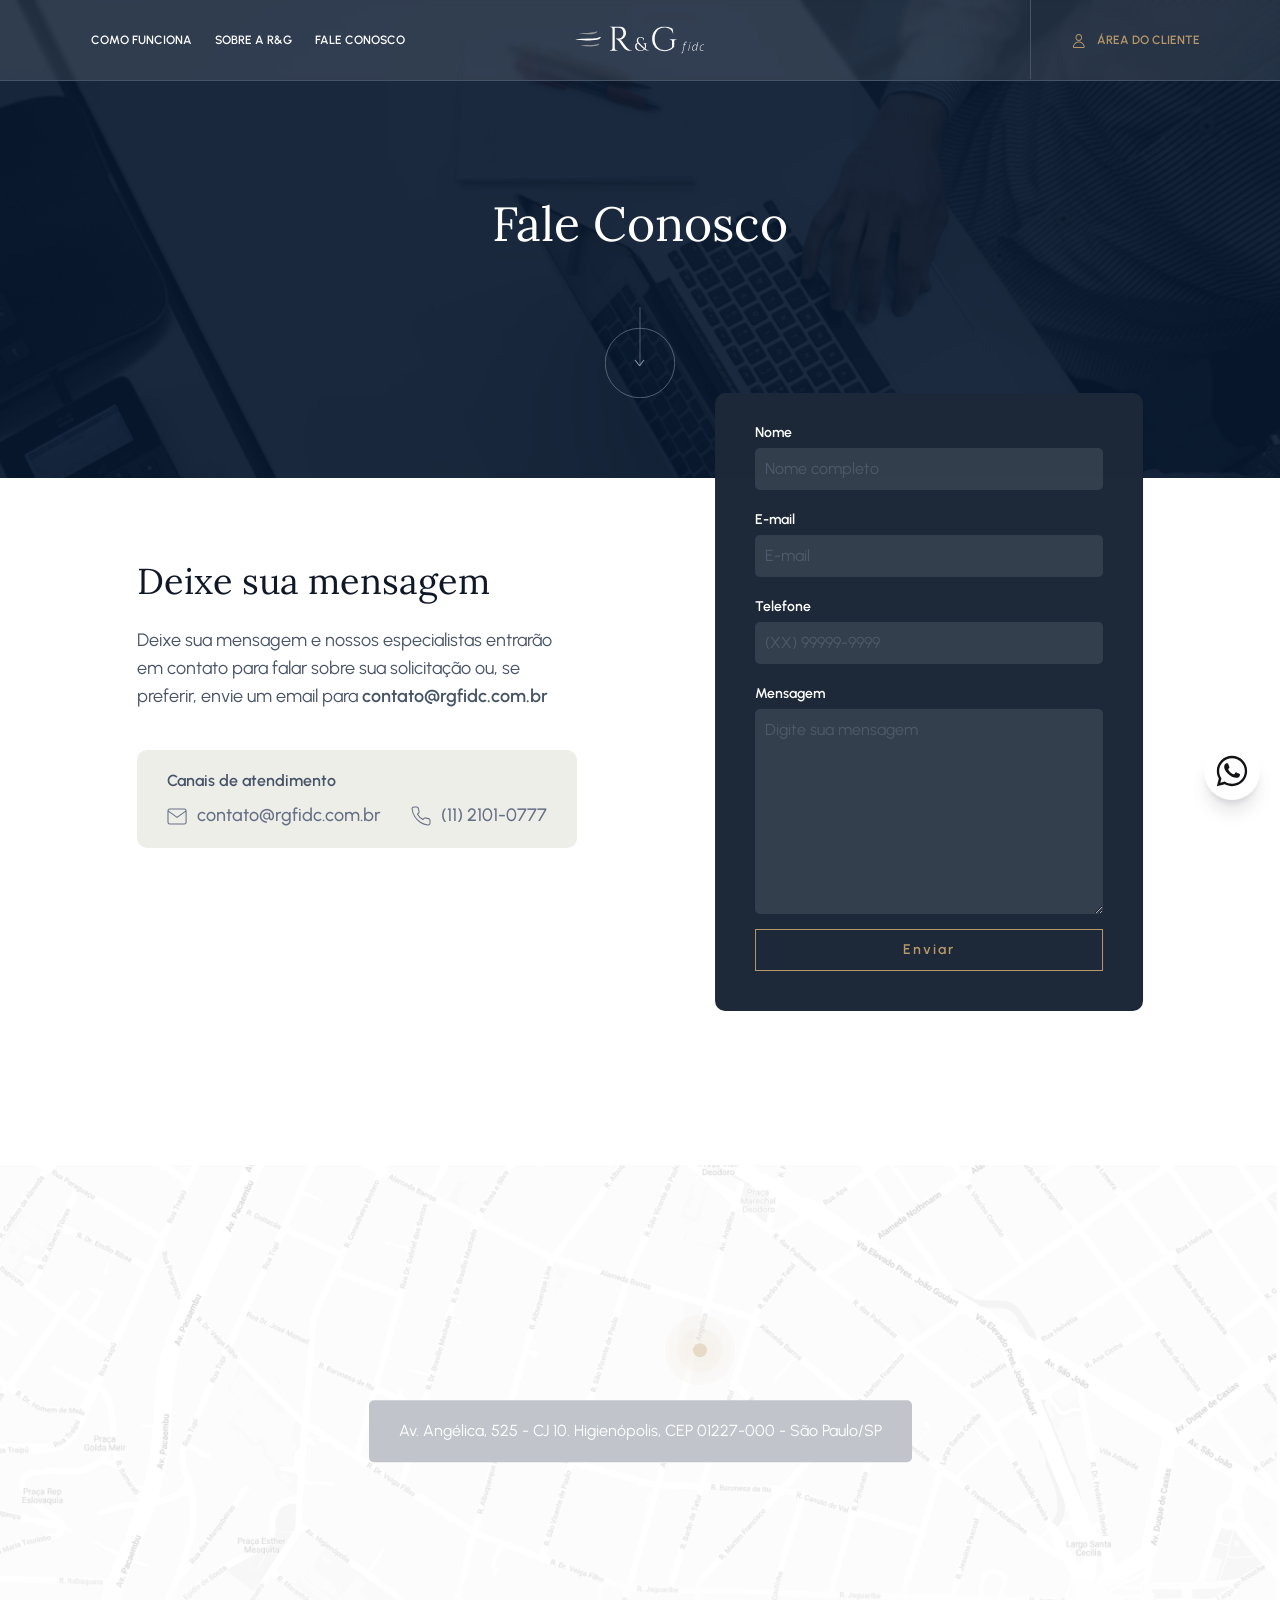
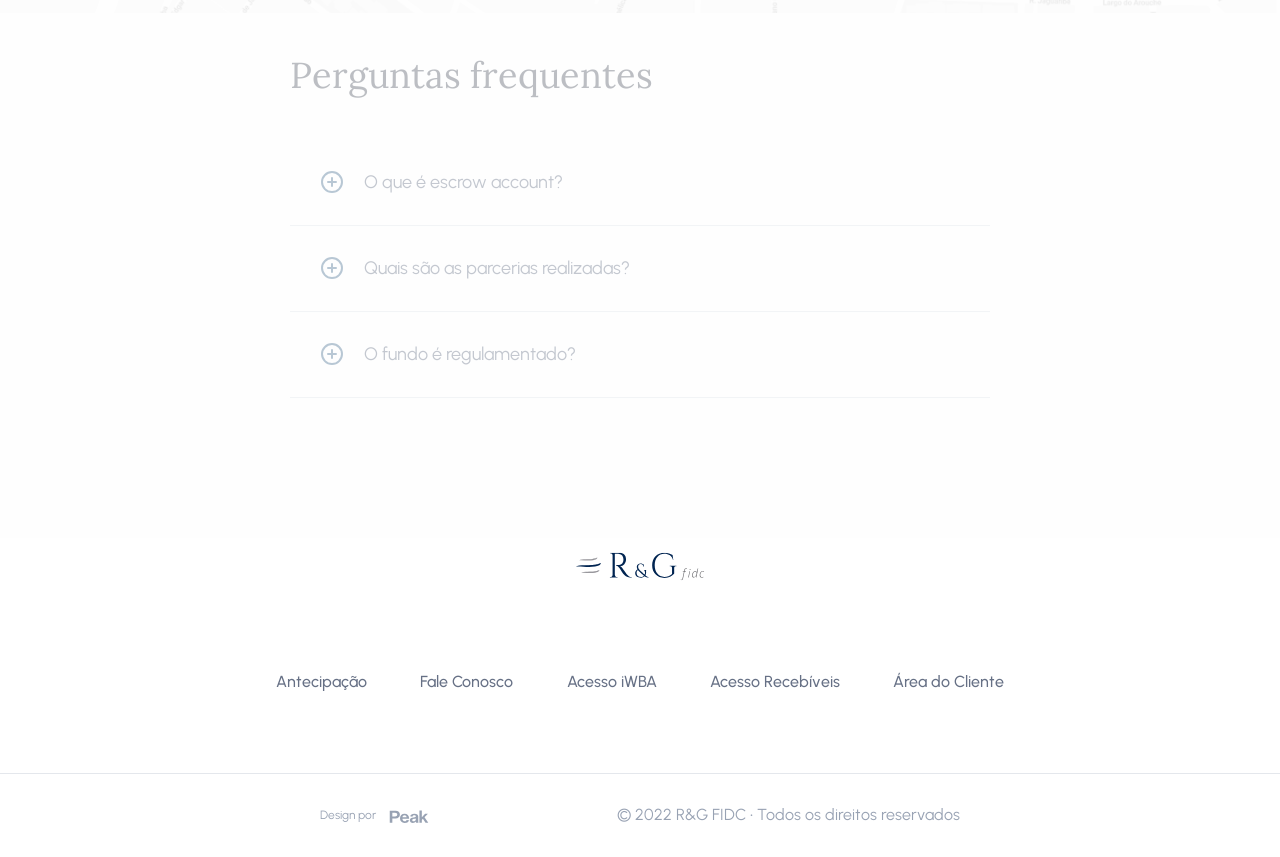
==== contato/index.html @ f3f1c8ed "Adicionando o Site" ====
<!doctype html>
<html lang="pt-br" data-scrolldir="up">
<head>
    <meta charset="UTF-8">
    <meta http-equiv="X-UA-Compatible" content="IE=edge">
    <meta name="viewport" content="width=device-width,initial-scale=1">
    <link rel="preconnect" href="https://fonts.googleapis.com/">
    <link rel="preconnect" href="https://fonts.gstatic.com/" crossorigin="">
    <link
        href="https://fonts.googleapis.com/css2?family=Lora:wght@400;500;600;700&amp;family=Urbanist:wght@400;500;600;700&amp;display=swap"
        rel="stylesheet">
    <link rel="icon" href="../index.html">
    <link rel="stylesheet" href="../styles/globals.css" media="all" />
    <link rel="stylesheet" href="../styles/contato.css" media="all" />
</head>

<body>
    <header>
        <div class="container">
            <div class="block-1-desktop"><a href="../como-funciona/index.html">COMO FUNCIONA </a><a
                    href="../sobre/index.html">SOBRE A R&G </a><a href="index.html">FALE CONOSCO</a></div>
            <div class="block-1-mobile">
                <nav id="main-menu">
                    <ul>
                        <li><a href="../como-funciona/index.html">Como Funciona</a></li>
                        <li><a href="../sobre/index.html">Sobre a RG</a></li>
                        <li><a href="index.html">Fale Conosco</a></li>
                    </ul>
                </nav><input class="burger-shower" id="hamburger-input" type="checkbox"> <label id="hamburger-menu"
                    for="hamburger-input">
                    <nav id="sidebar-menu">
                        <div><img class="vector" src="../assets/icons/vector.svg" alt=""><img class="logowhite"
                                src="../assets/images/logowhite.svg" alt=""></div>
                        <div>
                            <ul>
                                <li><a href="../como-funciona/index.html">Como Funciona</a></li>
                                <li><a href="../sobre/index.html">Sobre a RG</a></li>
                                <li><a href="index.html">Fale Conosco</a></li>
                            </ul>
                        </div>
                        <div class="client"><a href="https://iwbarecebiveis.wba.com.br/iwba/pages/index.jsf"><img
                                    class="user" src="../assets/icons/np_user_2.svg" alt=""><span>ÁREA DO
                                    CLIENTE</span></a></div>
                    </nav>
                </label>
            </div>
            <div class="block-2"><a href="../index.html"><img class="logowhite" src="../assets/images/logowhite.svg"
                        alt=""></a></div>
            <div class="block-3-desktop"><img class="line" src="../assets/icons/line79.svg" alt=""><a
                    href="https://iwbarecebiveis.wba.com.br/iwba/pages/index.jsf"><img class="user"
                        src="../assets/icons/np_user_1.svg" alt=""><span>ÁREA DO CLIENTE</span></a></div>
            <div class="block-3-mobile"><img src="../assets/icons/np_user_2.svg" alt=""></div>
        </div>
    </header>
    <div class="button-whatsapp"><a href="https://api.whatsapp.com/send/?phone=5511987360187&amp;text&amp;app_absent=0"
            target="_blank"><svg width="36" height="36" viewbox="0 0 36 36" fill="none"
                xmlns="http://www.w3.org/2000/svg">
                <path fill-rule="evenodd" clip-rule="evenodd"
                    d="M17.9997 33.1668C26.376 33.1668 33.1663 26.3765 33.1663 18.0002C33.1663 9.62384 26.376 2.8335 17.9997 2.8335C9.62336 2.8335 2.83301 9.62384 2.83301 18.0002C2.83301 20.7203 3.54909 23.2732 4.80302 25.4805L2.83301 33.1668L10.7574 31.3293C12.9095 32.5011 15.3768 33.1668 17.9997 33.1668ZM17.9997 30.8335C25.0873 30.8335 30.833 25.0878 30.833 18.0002C30.833 10.9125 25.0873 5.16683 17.9997 5.16683C10.912 5.16683 5.16634 10.9125 5.16634 18.0002C5.16634 20.7367 6.02288 23.2732 7.4825 25.3562L6.33301 29.6668L10.7196 28.5702C12.7881 29.9976 15.2963 30.8335 17.9997 30.8335Z"
                    fill="currentColor"></path>
                <path
                    d="M14.2074 10.9585C13.8468 10.2342 13.2936 10.2983 12.7348 10.2983C11.736 10.2983 10.1787 11.4946 10.1787 13.7211C10.1787 15.5458 10.9828 17.5431 13.6921 20.5311C16.3069 23.4147 19.7425 24.9063 22.5947 24.8556C25.447 24.8048 26.0338 22.3503 26.0338 21.5215C26.0338 21.1541 25.8058 20.9708 25.6487 20.921C24.6768 20.4545 22.8841 19.5854 22.4762 19.4221C22.0684 19.2588 21.8554 19.4796 21.723 19.5998C21.3531 19.9523 20.6199 20.9911 20.3688 21.2248C20.1178 21.4585 19.7435 21.3402 19.5877 21.2519C19.0146 21.0219 17.4605 20.3306 16.2218 19.1298C14.6898 17.6447 14.5999 17.1338 14.3113 16.679C14.0803 16.3151 14.2498 16.0919 14.3343 15.9943C14.6644 15.6134 15.1202 15.0254 15.3246 14.7332C15.529 14.441 15.3667 13.9974 15.2693 13.7211C14.8506 12.5327 14.4959 11.5379 14.2074 10.9585Z"
                    fill="currentColor"></path>
            </svg></a></div>
    <main class="contato-main" role="main">
        <section class="container-contato-1">
            <div class="partner">
                <h1>Fale Conosco</h1><img src="../assets/icons/group125.svg" alt="">
            </div>
        </section>
        <section class="container-contato-2">
            <div class="register">
                <div class="block-1">
                    <h1>Deixe sua mensagem</h1>
                    <p>Deixe sua mensagem e nossos especialistas entrarão em contato para falar sobre sua solicitação
                        ou, se preferir, envie um email para <a
                            href="mailto:contato@rgnet.com.br">contato@rgfidc.com.br</a></p>
                    <div class="sub-block">
                        <h2>Canais de atendimento</h2>
                        <div class="channel">
                            <div class="option"><img src="../assets/icons/icon_email.svg" alt=""><a
                                    href="mailto:r&amp;g.net@gmail.com.br">contato@rgfidc.com.br</a></div>
                            <div><img src="../assets/icons/icon_phone.svg" alt=""><a href="tel:+113049-5893">(11)
                                    2101-0777</a></div>
                        </div>
                    </div>
                </div>
                <div class="block-2">
                    <form action="https://r-g-php.dev/email.php" data-js="form"><span>Nome</span> <input name="nome"
                            placeholder="Nome completo" required><span>E-mail</span> <input type="email" name="email"
                            placeholder="E-mail" required><span>Telefone</span> <input type="tel" name="tel"
                            placeholder="(XX) 99999-9999" required data-mask="phone"><span>Mensagem </span><textarea
                            class="message" name="mensagem" placeholder="Digite sua mensagem" required></textarea>
                        <button class="button" type="submit" name="submit"><svg xmlns="http://www.w3.org/2000/svg"
                                viewbox="0 0 100 100">
                                <circle cx="50" cy="50" fill="none" stroke="currentColor" stroke-width="10" r="35"
                                    stroke-dasharray="164.93361431346415 56.97787143782138"
                                    style="transform:matrix(1,0,0,1,0,0);animation-play-state:paused"></circle>
                            </svg>Enviar</button></form>
                    <div class="box-error"></div>
                </div>
                <div class="block-2-sent"><img src="../assets/icons/check-message-gold.svg" alt="">
                    <h2>Mensagem enviada!</h2>
                    <p>Mensagem enviada com sucesso! Em breve um de nossos especialistas entrará em contato.</p>
                </div>
            </div>
        </section>
        <section class="container-contato-3"><img src="../assets/images/image_map.png" alt="">
            <div><img class="pin" src="../assets/icons/group206.svg" alt="">
                <p>Av. Angélica, 525 - CJ 10. Higienópolis, CEP 01227-000 - São Paulo/SP</p>
            </div>
        </section>
        <section class="container-faq">
            <div class="answer">
                <h1>Perguntas frequentes</h1>
                <div class="accordion">
                    <details>
                        <summary><svg width="24" height="24" viewbox="0 0 24 24" fill="none"
                                xmlns="http://www.w3.org/2000/svg">
                                <path
                                    d="M12 8V16M8 12H16M22 12C22 17.5228 17.5228 22 12 22C6.47715 22 2 17.5228 2 12C2 6.47715 6.47715 2 12 2C17.5228 2 22 6.47715 22 12Z"
                                    stroke="#003866" stroke-width="2" stroke-linecap="round" stroke-linejoin="round">
                                </path>
                            </svg><span>O que é escrow account?</span></summary>
                        <p>A escrow account é uma alternativa para sacados que não pagam para terceiros. Ou seja, que só
                            depositam em conta corrente do cedente.</p>
                    </details>
                    <details>
                        <summary><svg width="24" height="24" viewbox="0 0 24 24" fill="none"
                                xmlns="http://www.w3.org/2000/svg">
                                <path
                                    d="M12 8V16M8 12H16M22 12C22 17.5228 17.5228 22 12 22C6.47715 22 2 17.5228 2 12C2 6.47715 6.47715 2 12 2C17.5228 2 22 6.47715 22 12Z"
                                    stroke="#003866" stroke-width="2" stroke-linecap="round" stroke-linejoin="round">
                                </path>
                            </svg><span>Quais são as parcerias realizadas?</span></summary>
                        <p>Operamos escrow accunt, fomento de crédito, contratos, entre outros.</p>
                    </details>
                    <details>
                        <summary><svg width="24" height="24" viewbox="0 0 24 24" fill="none"
                                xmlns="http://www.w3.org/2000/svg">
                                <path
                                    d="M12 8V16M8 12H16M22 12C22 17.5228 17.5228 22 12 22C6.47715 22 2 17.5228 2 12C2 6.47715 6.47715 2 12 2C17.5228 2 22 6.47715 22 12Z"
                                    stroke="#003866" stroke-width="2" stroke-linecap="round" stroke-linejoin="round">
                                </path>
                            </svg><span>O fundo é regulamentado?</span></summary>
                        <p>Nosso fundo cumpre com todas as normas da CVM e dos reguladores do mercado financeiro em sua
                            operação.</p>
                    </details>
                </div>
            </div>
        </section>
    </main>
    <footer>
        <div class="container">
            <div class="block-1"><a href="../index.html"><img class="logomarine" src="../assets/images/logomarine.svg"
                        alt=""></a></div>
            <div class="block-2"><a class="five" href="../como-funciona/index.html">Antecipação </a><a class="one"
                    href="index.html">Fale Conosco </a><a class="four"
                    href="https://iwbarecebiveis.wba.com.br/iwba/pages/index.jsf">Acesso iWBA</a><a class="two"
                    href="https://iwbarecebiveis.wba.com.br/iwba/pages/index.jsf">Acesso Recebíveis </a><a class="six"
                    href="https://iwbarecebiveis.wba.com.br/iwba/pages/index.jsf">Área do Cliente</a></div>
            <div class="block-3">
                <div class="wrapper">
                    <div class="design"><span>Design por <a href="https://peakstudio.com.br/" target="_blank"><img
                                    class="logopeak" src="../assets/images/logopeak.svg" alt=""></a></span></div>
                    <div class="rights">
                        <p>© 2022 R&G FIDC • Todos os direitos reservados</p>
                    </div>
                </div>
            </div>
        </div>
    </footer>
    <script src="../cdnjs.cloudflare.com/ajax/libs/gsap/3.9.1/gsap.min.js"
        integrity="sha512-H6cPm97FAsgIKmlBA4s774vqoN24V5gSQL4yBTDOY2su2DeXZVhQPxFK4P6GPdnZqM9fg1G3cMv5wD7e6cFLZQ=="
        crossorigin="anonymous" referrerpolicy="no-referrer"></script>
    <script src="../cdnjs.cloudflare.com/ajax/libs/gsap/3.9.1/ScrollTrigger.min.js"
        integrity="sha512-5efjkDjhldlK+BrHauVYJpbjKrtNemLZksZWxd6Wdxvm06dceqWGLLNjZywOkvW7BF032ktHRMUOarbK9d60bg=="
        crossorigin="anonymous" referrerpolicy="no-referrer"></script>
    <script src="../js/globals.js"></script>
    <script src="../js/contato.js"></script>
</body>

</html>
---- styles/globals.css ----
@font-face{font-family:Urbanist;src:url(../assets/fonts/Urbanist-Regular.ttf) format("ttf");font-weight:400;font-style:normal;font-display:swap}@font-face{font-family:Urbanist;src:url(../assets/fonts/Urbanist-Medium.ttf) format("ttf");font-weight:medium;font-style:normal;font-display:swap}@font-face{font-family:Urbanist;src:url(../assets/fonts/Urbanist-SemiBold.ttf) format("ttf");font-weight:700;font-style:normal;font-display:swap}@font-face{font-family:Urbanist;src:url(../assets/fonts/Urbanist-Bold.ttf) format("ttf");font-weight:strong;font-style:normal;font-display:swap}@font-face{font-family:Lora;src:url(../assets/fonts/Lora-Regular.ttf) format("ttf");font-weight:400;font-style:normal;font-display:swap}@font-face{font-family:Lora;src:url(../assets/fonts/Lora-Medium.ttf) format("ttf");font-weight:medium;font-style:normal;font-display:swap}@font-face{font-family:Lora;src:url(../assets/fonts/Lora-SemiBold.ttf) format("ttf");font-weight:700;font-style:normal;font-display:swap}@font-face{font-family:Lora;src:url(../assets/fonts/Lora-Bold.ttf) format("ttf");font-weight:strong;font-style:normal;font-display:swap}@font-face{font-family:Bodoni;src:url(../assets/fonts/BauerBodoniStd-Bold.otf) format("otf");font-weight:700;font-style:normal;font-display:swap}.is--show{display:block!important}.is--hide{display:none!important}@media only screen and (min-width:768px){.is--mobile{display:none!important}}@media only screen and (min-width:1024px){.is--mobile-tablet{display:none!important}}@media only screen and (max-width:767px){.is--tablet{display:none!important}}@media only screen and (min-width:1024px){.is--tablet{display:none!important}}@media only screen and (max-width:767px){.is--tablet-desktop{display:none!important}}@media only screen and (max-width:1023px){.is--desktop{display:none!important}}.hidden-heading{font-size:0;display:inline-block;border:0!important;padding:0!important;margin:0!important;clip:rect(1px 1px 1px 1px);clip:rect(1px,1px,1px,1px)}.hidden-heading,.visually-hidden{width:1px;height:1px;overflow:hidden;position:absolute!important}.visually-hidden{clip:rect(0 0 0 0);margin:-1px;padding:0;border:0}.visually-shown{position:inherit!important;overflow:auto;clip:auto;width:auto;height:auto;margin:0}.label-hidden{position:absolute!important;overflow:hidden;clip:rect(0 0 0 0);height:1px;width:1px;margin:-1px;padding:0;border:0}.no-placeholder .label-hidden{position:inherit!important;overflow:auto;clip:auto;width:auto;height:auto;margin:0}button,input,label,select,textarea{display:inline-block;margin:0;border:0;padding:0;width:auto;vertical-align:middle;white-space:normal;line-height:inherit;background:none;color:inherit;font-size:inherit;font-family:inherit}input[type=button],input[type=checkbox],input[type=radio],input[type=reset],input[type=submit],select{-webkit-box-sizing:border-box;-moz-box-sizing:border-box;box-sizing:border-box}input:focus{outline:0}input[type=checkbox],input[type=radio]{width:13px;height:13px}input[type=search]{-webkit-appearance:textfield;-webkit-box-sizing:content-box}input[type=button],input[type=reset],input[type=submit]{overflow:visible}select[multiple]{vertical-align:top}button{background:none;border:0;outline:none}button::-moz-focus-inner{border:0;padding:0}button:active,button:focus,button:hover{outline:0}textarea{vertical-align:top}a,abbr,acronym,address,applet,article,aside,audio,b,big,blockquote,body,canvas,caption,center,cite,code,dd,del,details,dfn,div,dl,dt,em,embed,fieldset,figcaption,figure,footer,form,h1,h2,h3,h4,h5,h6,header,hgroup,html,i,iframe,img,ins,kbd,label,legend,li,main,mark,menu,nav,object,ol,output,p,pre,q,ruby,s,samp,section,small,span,strike,strong,sub,summary,sup,table,tbody,td,tfoot,th,thead,time,tr,tt,u,ul,var,video{margin:0;padding:0;border:0;font-size:100%;font:inherit;vertical-align:baseline}article,aside,details,figcaption,figure,footer,header,hgroup,main,menu,nav,section{display:block}blockquote,q{quotes:none}blockquote:after,blockquote:before,q:after,q:before{content:"";content:none}table{border-collapse:collapse;border-spacing:0}a,button,input[type=button],input[type=file],input[type=image],input[type=submit]{cursor:pointer}html{font-family:sans-serif;line-height:1.4;font-size:1em;-ms-text-size-adjust:100%;-webkit-text-size-adjust:100%}body{margin:0}*,:after,:before{box-sizing:inherit}article,aside,details,figcaption,figure,footer,header,hgroup,main,menu,nav,section,summary{display:block}audio,canvas,progress,video{display:inline-block}audio:not([controls]){display:none;height:0}progress{vertical-align:baseline}[hidden],template{display:none}a{background-color:transparent;-webkit-text-decoration-skip:objects}a:active,a:hover{outline-width:0}abbr[title]{border-bottom:none;text-decoration:underline;text-decoration:underline dotted}b,strong{font-weight:inherit;font-weight:bolder}dfn{font-style:italic}mark{background:#ff0;color:#000}small{font-size:80%}sub,sup{font-size:75%;line-height:0;position:relative;vertical-align:baseline}sub{bottom:-.25em}sup{top:-.5em}img{border-style:none}svg:not(:root){overflow:hidden}code,kbd,pre,samp{font-family:Open Sans,sans-serif;font-size:1em}figure{margin:1em 40px}hr{box-sizing:content-box;height:0;overflow:visible}button,input,select,textarea{font:inherit;margin:0}optgroup{font-weight:700}button,input{overflow:visible}button,select{text-transform:none}[type=reset],[type=submit],button,html [type=button]{-webkit-appearance:button}[type=button]::-moz-focus-inner,[type=reset]::-moz-focus-inner,[type=submit]::-moz-focus-inner,button::-moz-focus-inner{border-style:none;padding:0}[type=button]:-moz-focusring,[type=reset]:-moz-focusring,[type=submit]:-moz-focusring,button:-moz-focusring{outline:1px dotted ButtonText}legend{box-sizing:border-box;color:inherit;display:table;max-width:100%;padding:0;white-space:normal}textarea{overflow:auto}[type=checkbox],[type=radio]{box-sizing:border-box;padding:0}[type=number]::-webkit-inner-spin-button,[type=number]::-webkit-outer-spin-button{height:auto}[type=search]{-webkit-appearance:textfield;outline-offset:-2px}[type=search]::-webkit-search-cancel-button,[type=search]::-webkit-search-decoration{-webkit-appearance:none}::-webkit-input-placeholder{color:inherit;opacity:.54}::-webkit-file-upload-button{-webkit-appearance:button;font:inherit}html{height:100%}body,html{box-sizing:border-box}body{min-height:100%;overflow-x:hidden;overflow-y:scroll;text-rendering:optimizeLegibility;-webkit-font-smoothing:antialiased;-moz-osx-font-smoothing:grayscale;-ms-text-size-adjust:100%;-webkit-text-size-adjust:100%;color:#131316;background-color:#fff;font-family:Open Sans,sans-serif}body.no-scroll{overflow:hidden}h1,h2,h3,h4,h5,h6,p{margin:0;padding:0;border:0;outline:0}a{text-decoration:inherit;color:inherit}a:hover{cursor:pointer}ol,ul{padding-left:0;margin-top:0;margin-bottom:0;list-style:none}img{width:100%;height:auto;-ms-interpolation-mode:bicubic;display:inline-block;vertical-align:middle}strong{font-weight:700}em{font-style:italic}[data-scrolldir=up] header{position:fixed;z-index:999;background:hsla(0,0%,100%,.1);backdrop-filter:blur(2px);-webkit-backdrop-filter:blur(2px);transition:all .35s cubic-bezier(.61,-.24,.59,1.09)}.button-whatsapp{position:fixed;bottom:100px;right:20px;z-index:100;background:#fff;border-radius:100%;padding:10px 10px 5px;box-shadow:0 6px 6px -3px rgba(16,24,40,.1),0 15px 18px -3px rgba(16,24,40,.1)}.button-whatsapp:hover{transform:scale(1.1)}@media only screen and (max-width:767px){.button-whatsapp{bottom:20px}}header{width:100%;background:transparent;border-bottom:1px solid #475467;z-index:1;position:absolute}@media only screen and (max-width:767px){header{max-width:unset}}header .container{max-width:1440px;display:flex;flex-wrap:wrap;align-content:center;justify-content:space-between;align-items:center;margin:0 auto;padding:0 80px}@media only screen and (max-width:767px){header .container{height:125px;justify-content:space-around;padding:unset}}header .container .block-1-desktop{width:30%;display:flex;flex-wrap:wrap;align-content:center;justify-content:space-around}@media only screen and (max-width:767px){header .container .block-1-desktop{display:none}}header .container .block-1-desktop a{font-family:Urbanist;color:#fff;font-size:12px;font-weight:600;line-height:20px;padding:30px 0}header .container .block-1-desktop a:hover{color:#b89867;transition:all .35s cubic-bezier(.61,-.24,.59,1.09)}header .container .block-1-desktop img{width:10px;margin-left:5px}header .container .block-1-mobile{display:none}@media only screen and (max-width:767px){header .container .block-1-mobile{display:flex}}header .container .block-1-mobile #hamburger-input{display:none}header .container .block-1-mobile #hamburger-input:checked+#hamburger-menu #sidebar-menu{visibility:visible;left:0}header .container .block-1-mobile #hamburger-input:checked~.overlay{visibility:visible;opacity:.3}header .container .block-1-mobile #hamburger-menu{width:50px;height:50px;background:url(../assets/icons/frame.svg) no-repeat 50%}header .container .block-1-mobile #hamburger-menu .vector{width:18px}header .container .block-1-mobile #hamburger-menu .logowhite{width:130px;margin-left:75px}header .container .block-1-mobile #hamburger-menu ul{display:flex;flex-direction:column;justify-content:center;align-items:center;gap:70px}header .container .block-1-mobile #hamburger-menu li::-webkit-details-marker{display:none}header .container .block-1-mobile #hamburger-menu a{font-family:Lora;font-size:24px;color:#fff}header .container .block-1-mobile .client{width:100%;display:flex;justify-content:center;align-items:center;border-top:1px solid #344054}header .container .block-1-mobile .client a{margin-top:30px}header .container .block-1-mobile .client .user{width:30px;margin-right:10px}header .container .block-1-mobile .client span{font-family:Urbanist;color:#b89867;font-size:16px}header .container .block-1-mobile #sidebar-menu{display:flex;flex-direction:column;justify-content:space-between;visibilty:hidden;position:fixed;top:0;left:-500px;width:100%;height:800px;background-color:#001c33;transition:.3s;padding:50px 40px 100px}@media screen and (max-width:750px){header .container .block-1-mobile #main-menu{display:none}header .container .block-1-mobile #hamburger-menu{display:inline}}header .container .block-2{margin:unset}header .container .block-2 .logowhite{width:130px}header .container .block-3-desktop{width:30%;display:flex;justify-content:end;align-items:center}@media only screen and (max-width:767px){header .container .block-3-desktop{display:none}}header .container .block-3-desktop .line{width:1px;height:80px}header .container .block-3-desktop .user{width:16px;margin-right:10px;margin-left:40px}header .container .block-3-desktop a{font-family:Urbanist;color:#b89867;font-size:12px;font-weight:600;line-height:20px;text-align:left;padding:30px 0}header .container .block-3-mobile{display:none}@media only screen and (max-width:767px){header .container .block-3-mobile{display:flex}}footer{width:100%;margin-top:50px;position:absolute}@media only screen and (max-width:767px){footer{max-width:unset}}footer .container{width:100%;display:flex;flex-direction:column;justify-content:center;align-items:center}footer .logomarine{width:130px}footer .block-2{width:60%;max-width:855px;display:flex;flex-wrap:wrap;align-content:center;justify-content:space-between;margin:70px 0}@media only screen and (max-width:767px){footer .block-2{display:grid;grid-template-columns:auto auto;gap:30px;width:90%;margin-bottom:70px}}footer .block-2 a{font-family:Urbanist;color:#667085;font-size:16px;font-weight:500;padding:20px 20px 10px}@media only screen and (max-width:767px){footer .block-2 a{padding:10px}}footer .block-2 a:hover{border-bottom:1px solid #667085;transition:all .35s cubic-bezier(.61,-.24,.59,1.09)}@media only screen and (max-width:767px){footer .block-2 .one{order:1}}@media only screen and (max-width:767px){footer .block-2 .two{order:2}}@media only screen and (max-width:767px){footer .block-2 .three{order:3}}@media only screen and (max-width:767px){footer .block-2 .four{order:4}}@media only screen and (max-width:767px){footer .block-2 .five{order:5}}@media only screen and (max-width:767px){footer .block-2 .six{order:6}}footer .block-3{display:flex;width:100%;border-top:1px solid #e4e7ec}@media only screen and (max-width:767px){footer .block-3{display:grid;grid-template-columns:auto}}footer .block-3 .wrapper{width:50%;justify-content:space-between;align-items:center;display:flex;flex-wrap:wrap;align-content:center;margin:30px auto;gap:10px}@media only screen and (max-width:767px){footer .block-3 .wrapper{width:100%;flex-direction:column;align-items:center}}footer .block-3 .design{display:flex}@media only screen and (max-width:767px){footer .block-3 .design{order:2}}footer .block-3 span{font-family:Urbanist;font-size:12px;color:#98a2b3}footer .logopeak{width:40px;margin-left:10px}footer .rights{display:flex}@media only screen and (max-width:767px){footer .rights{order:1}}footer p{font-family:Urbanist;color:#98a2b3}@media only screen and (max-width:767px){footer p{font-size:12px}}
---- styles/contato.css ----
@font-face{font-family:Urbanist;src:url(../assets/fonts/Urbanist-Regular.ttf) format("ttf");font-weight:400;font-style:normal;font-display:swap}@font-face{font-family:Urbanist;src:url(../assets/fonts/Urbanist-Medium.ttf) format("ttf");font-weight:medium;font-style:normal;font-display:swap}@font-face{font-family:Urbanist;src:url(../assets/fonts/Urbanist-SemiBold.ttf) format("ttf");font-weight:700;font-style:normal;font-display:swap}@font-face{font-family:Urbanist;src:url(../assets/fonts/Urbanist-Bold.ttf) format("ttf");font-weight:strong;font-style:normal;font-display:swap}@font-face{font-family:Lora;src:url(../assets/fonts/Lora-Regular.ttf) format("ttf");font-weight:400;font-style:normal;font-display:swap}@font-face{font-family:Lora;src:url(../assets/fonts/Lora-Medium.ttf) format("ttf");font-weight:medium;font-style:normal;font-display:swap}@font-face{font-family:Lora;src:url(../assets/fonts/Lora-SemiBold.ttf) format("ttf");font-weight:700;font-style:normal;font-display:swap}@font-face{font-family:Lora;src:url(../assets/fonts/Lora-Bold.ttf) format("ttf");font-weight:strong;font-style:normal;font-display:swap}@font-face{font-family:Bodoni;src:url(../assets/fonts/BauerBodoniStd-Bold.otf) format("otf");font-weight:700;font-style:normal;font-display:swap}@media only screen and (max-width:767px){.contato-main{overflow-x:hidden}}.container-contato-1{width:100%;background:url(../assets/images/image3.png) no-repeat 50%;background-size:cover}@media only screen and (max-width:767px){.container-contato-1{max-width:unset;transform:unset}}.container-contato-1 .partner{display:flex;flex-wrap:wrap;align-items:center;flex-direction:column;padding-top:190px}@media only screen and (max-width:767px){.container-contato-1 .partner{padding-top:290px}}.container-contato-1 h1{font-family:Lora;font-size:48px;color:#fff;margin-bottom:50px}@media only screen and (max-width:767px){.container-contato-1 h1{font-size:36px;margin-bottom:150px}}.container-contato-1 img{max-width:70px;margin-bottom:80px}@keyframes rotate{0%{transform:rotate(0deg)}to{transform:rotate(1turn)}}.container-contato-2{width:100%;transform:translateY(-85px)}@media only screen and (max-width:767px){.container-contato-2{max-width:unset;transform:unset}}.container-contato-2 .register{max-width:1440px;margin:0 auto;display:flex;align-items:center;justify-content:space-evenly}@media only screen and (max-width:767px){.container-contato-2 .register{flex-direction:column}}.container-contato-2 .register.sent-sucess .block-2{display:none}.container-contato-2 .register.sent-sucess .block-2-sent{display:flex}.container-contato-2 .register.sent-fail .box-error{display:block}.container-contato-2 .box-error{display:none;margin-top:20px;padding:10px;background-color:#f44336}.container-contato-2 .box-error p{text-align:center;color:#fff!important;margin-bottom:0!important}.container-contato-2 .block-1 h1{font-family:Lora;font-size:36px;color:#101828;margin-bottom:20px}@media only screen and (max-width:767px){.container-contato-2 .block-1 h1{margin-top:70px;font-size:30px}}.container-contato-2 .block-1 p{font-family:Urbanist;font-size:18px;line-height:28px;color:#475467;width:440px;margin-bottom:40px}@media only screen and (max-width:767px){.container-contato-2 .block-1 p{width:350px}}.container-contato-2 .block-1 a{font-weight:600}.container-contato-2 .sub-block{background:#eeeee9;padding:20px 30px;border-radius:10px}@media only screen and (max-width:767px){.container-contato-2 .sub-block{width:350px;margin-bottom:90px}}.container-contato-2 .sub-block h2{font-family:Urbanist;font-size:16px;font-weight:600;color:#475467;margin-bottom:10px}@media only screen and (max-width:767px){.container-contato-2 .sub-block h2{margin-bottom:20px}}.container-contato-2 .sub-block .channel{display:flex;justify-content:space-between}@media only screen and (max-width:767px){.container-contato-2 .sub-block .channel{display:block}}@media only screen and (max-width:767px){.container-contato-2 .sub-block .option{margin-bottom:20px}}.container-contato-2 .sub-block img{width:20px;margin-right:10px}.container-contato-2 .sub-block a{font-family:Urbanist;font-size:18px;font-weight:500;color:#667085}.container-contato-2 .block-2{width:30%;min-width:428px;display:flex;flex-direction:column;background:#1d2939;padding:30px 40px;border-radius:10px}@media only screen and (max-width:767px){.container-contato-2 .block-2{width:100%;min-width:unset;border-radius:unset}}.container-contato-2 .block-2 form{display:flex;flex-direction:column}.container-contato-2 .block-2 span{font-family:Urbanist;font-size:14px;font-weight:600;color:#fff;margin-bottom:5px}.container-contato-2 .block-2 input,.container-contato-2 .block-2 textarea{font-family:Urbanist;background-color:hsla(0,0%,100%,.1);color:#667085;padding:10px;border-radius:5px;margin-bottom:20px}.container-contato-2 .block-2 .message{padding-bottom:150px;margin-bottom:5px}.container-contato-2 .block-2 .button{display:inline-flex;align-items:center;justify-content:center;height:42px;border:1px solid #b89867;color:#b89867;background-color:unset;font-family:Urbanist;font-size:14px;font-weight:600;letter-spacing:2px;margin-top:10px;margin-bottom:10px}.container-contato-2 .block-2 .button:hover{background-color:#b89867;color:#1d2939;transition:all .35s cubic-bezier(.61,-.24,.59,1.09)}.container-contato-2 .block-2 .button.loading{text-indent:-99999px}.container-contato-2 .block-2 .button.loading svg{display:block}.container-contato-2 .block-2 .button svg{display:none;width:25px;height:25px;animation:rotate 1s ease-in infinite}.container-contato-2 .block-2 .button:disabled{cursor:not-allowed}.container-contato-2 .block-2-sent{display:none;flex-direction:column;justify-content:center;align-items:center;width:428px;height:594px;background:#1d2939;padding:30px 40px;border-radius:10px}@media only screen and (max-width:767px){.container-contato-2 .block-2-sent{border-radius:unset;width:100%;height:100%}}.container-contato-2 .block-2-sent img{width:56px;height:56px}.container-contato-2 .block-2-sent h2{font-family:Lora;font-size:30px;color:#b89867;margin-bottom:10px;text-align:center;margin-top:25px}.container-contato-2 .block-2-sent p{font-family:Urbanist;font-size:16px;line-height:24px;color:#fff;text-align:center}.container-contato-3{max-width:1440px;margin:0 auto;display:flex;position:relative;justify-content:center;align-items:center}@media only screen and (max-width:767px){.container-contato-3 img{width:unset}}.container-contato-3 div{display:flex;flex-direction:column;position:absolute;justify-content:center;align-items:center}.container-contato-3 .pin{width:70px;margin-left:120px}@media only screen and (max-width:767px){.container-contato-3 .pin{margin-left:100px}}.container-contato-3 p{font-family:Urbanist;font-size:16px;color:#fff;background:#344054;border-radius:5px;padding:20px 30px;margin-top:15px}@media only screen and (max-width:767px){.container-contato-3 p{display:none}}.container-faq{width:100%;background:#f9fafb;padding-top:70px;padding-bottom:140px}@media only screen and (max-width:767px){.container-faq{padding-top:50px;padding-bottom:70px}}.container-faq .answer{max-width:1440px;margin:0 auto;width:700px}@media only screen and (max-width:767px){.container-faq .answer{width:95%}}.container-faq h1{font-family:Lora;font-size:36px;color:#101828;margin-bottom:40px}@media only screen and (max-width:767px){.container-faq h1{font-size:30px;margin-bottom:30px}}.container-faq .accordion details[open]{background:#fff;border-radius:10px;transition:all .35s cubic-bezier(.61,-.24,.59,1.09)}.container-faq .accordion details[open] summary{border-bottom:unset}.container-faq .accordion details[open] summary svg{transform:rotate(-45deg);transition:all .35s cubic-bezier(.61,-.24,.59,1.09)}.container-faq .accordion details[open] p{margin-left:75px;padding-bottom:30px}@media only screen and (max-width:767px){.container-faq .accordion details[open] p{width:240px}}.container-faq .accordion summary{display:flex;border-bottom:1px solid #d0d5dd;padding:30px;cursor:pointer}.container-faq .accordion summary::-webkit-details-marker{display:none}@media only screen and (max-width:767px){.container-faq .accordion summary{border-bottom:unset}}.container-faq .accordion svg{margin-right:20px;transition:all .35s cubic-bezier(.61,-.24,.59,1.09)}.container-faq .accordion span{font-family:Urbanist;font-size:18px;color:#293854}.container-faq .accordion p{font-family:Urbanist;font-size:16px;color:#667085;width:460px}
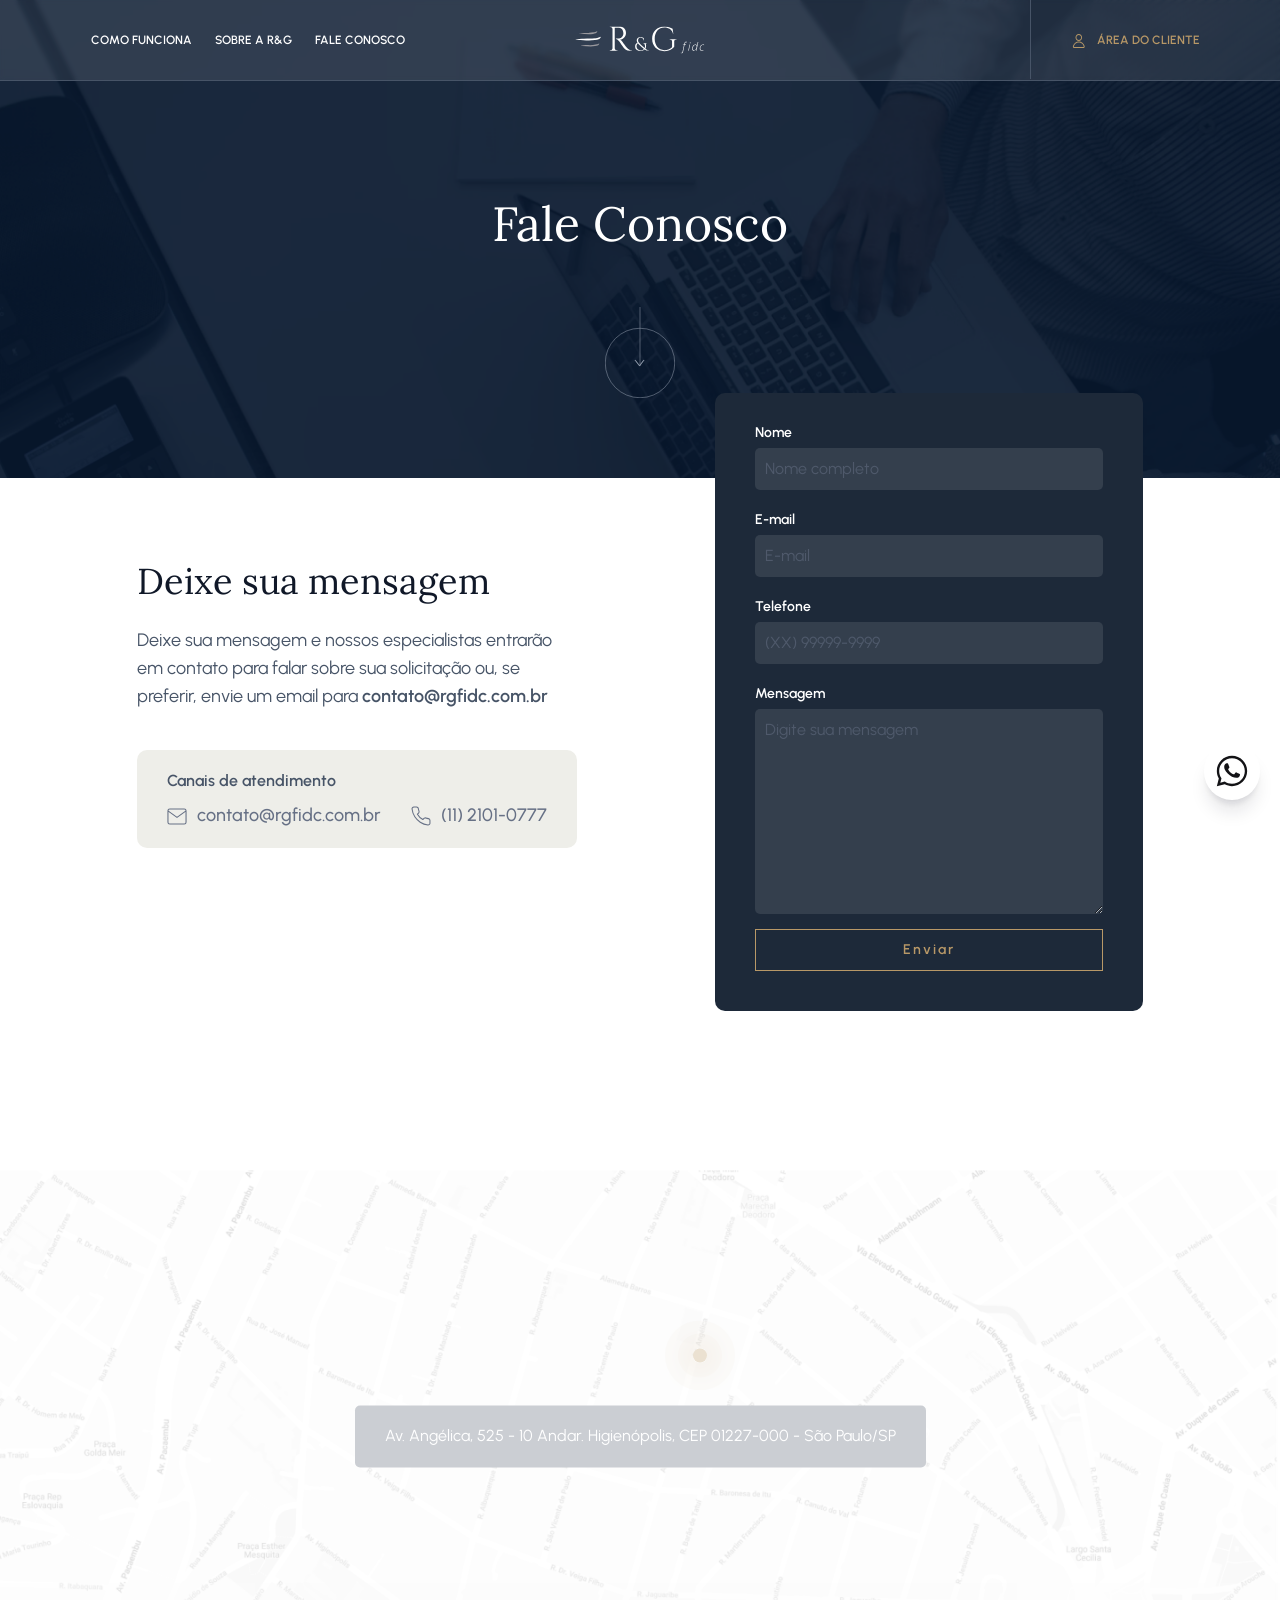
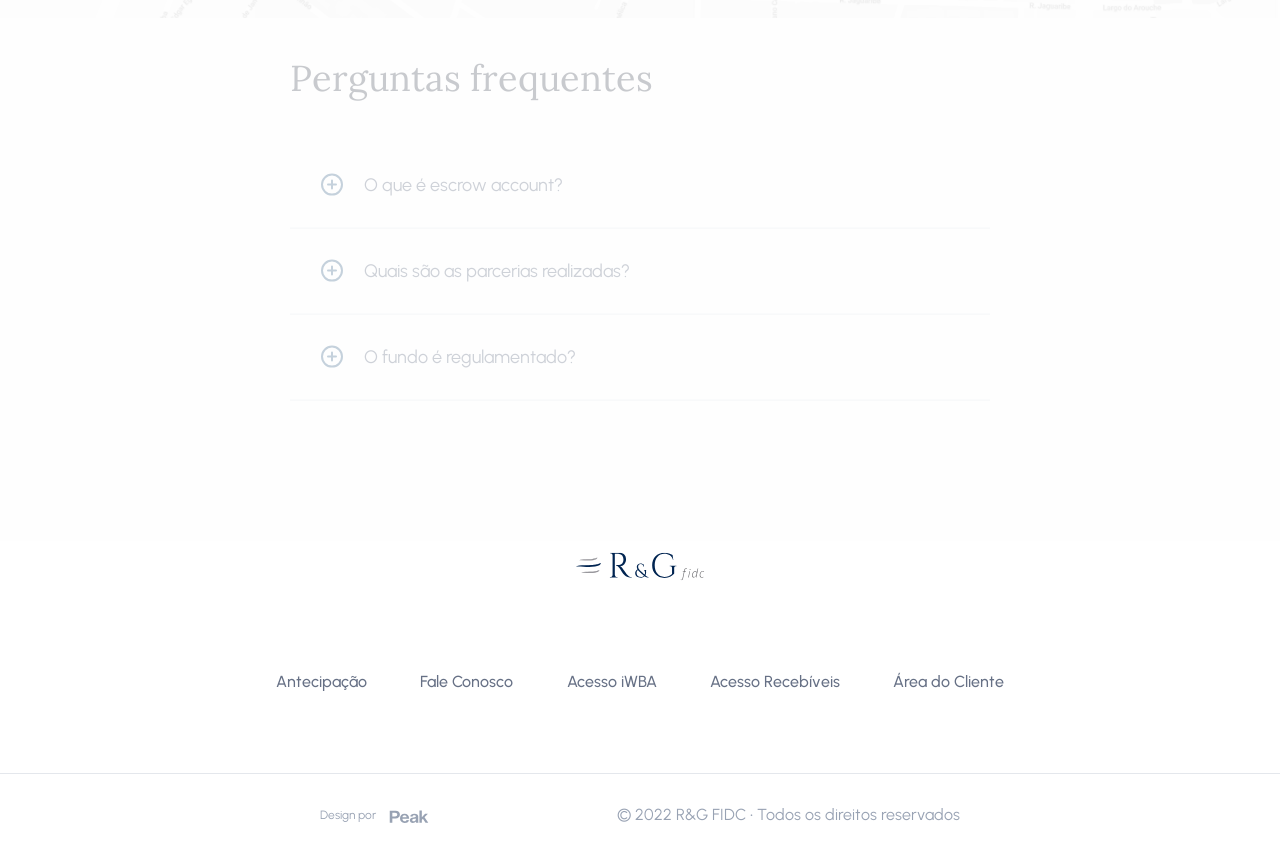
==== commit 1c09ae01: "Atualizando contato" ====
--- a/contato/index.html
+++ b/contato/index.html
@@ -107,7 +107,7 @@
         </section>
         <section class="container-contato-3"><img src="../assets/images/image_map.png" alt="">
             <div><img class="pin" src="../assets/icons/group206.svg" alt="">
-                <p>Av. Angélica, 525 - CJ 10. Higienópolis, CEP 01227-000 - São Paulo/SP</p>
+                <p>Av. Angélica, 525 - 10 Andar. Higienópolis, CEP 01227-000 - São Paulo/SP</p>
             </div>
         </section>
         <section class="container-faq">
